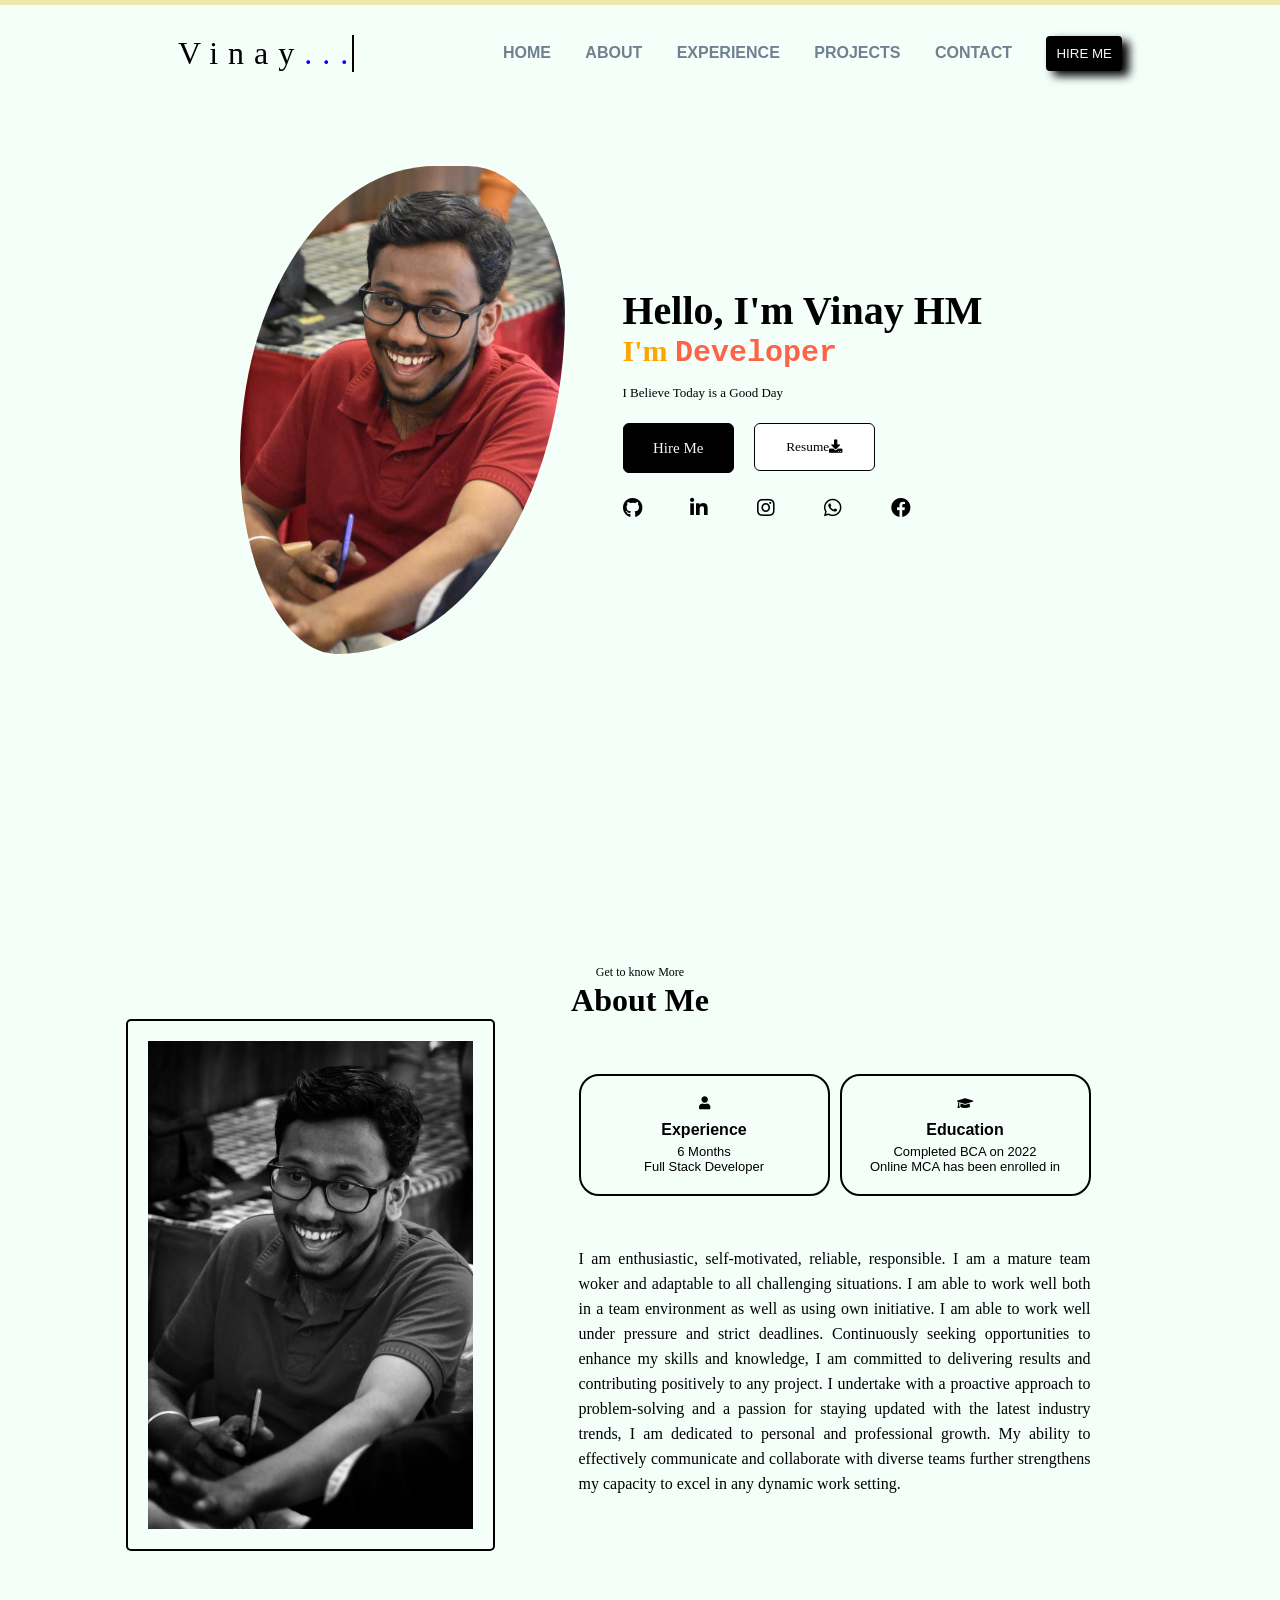
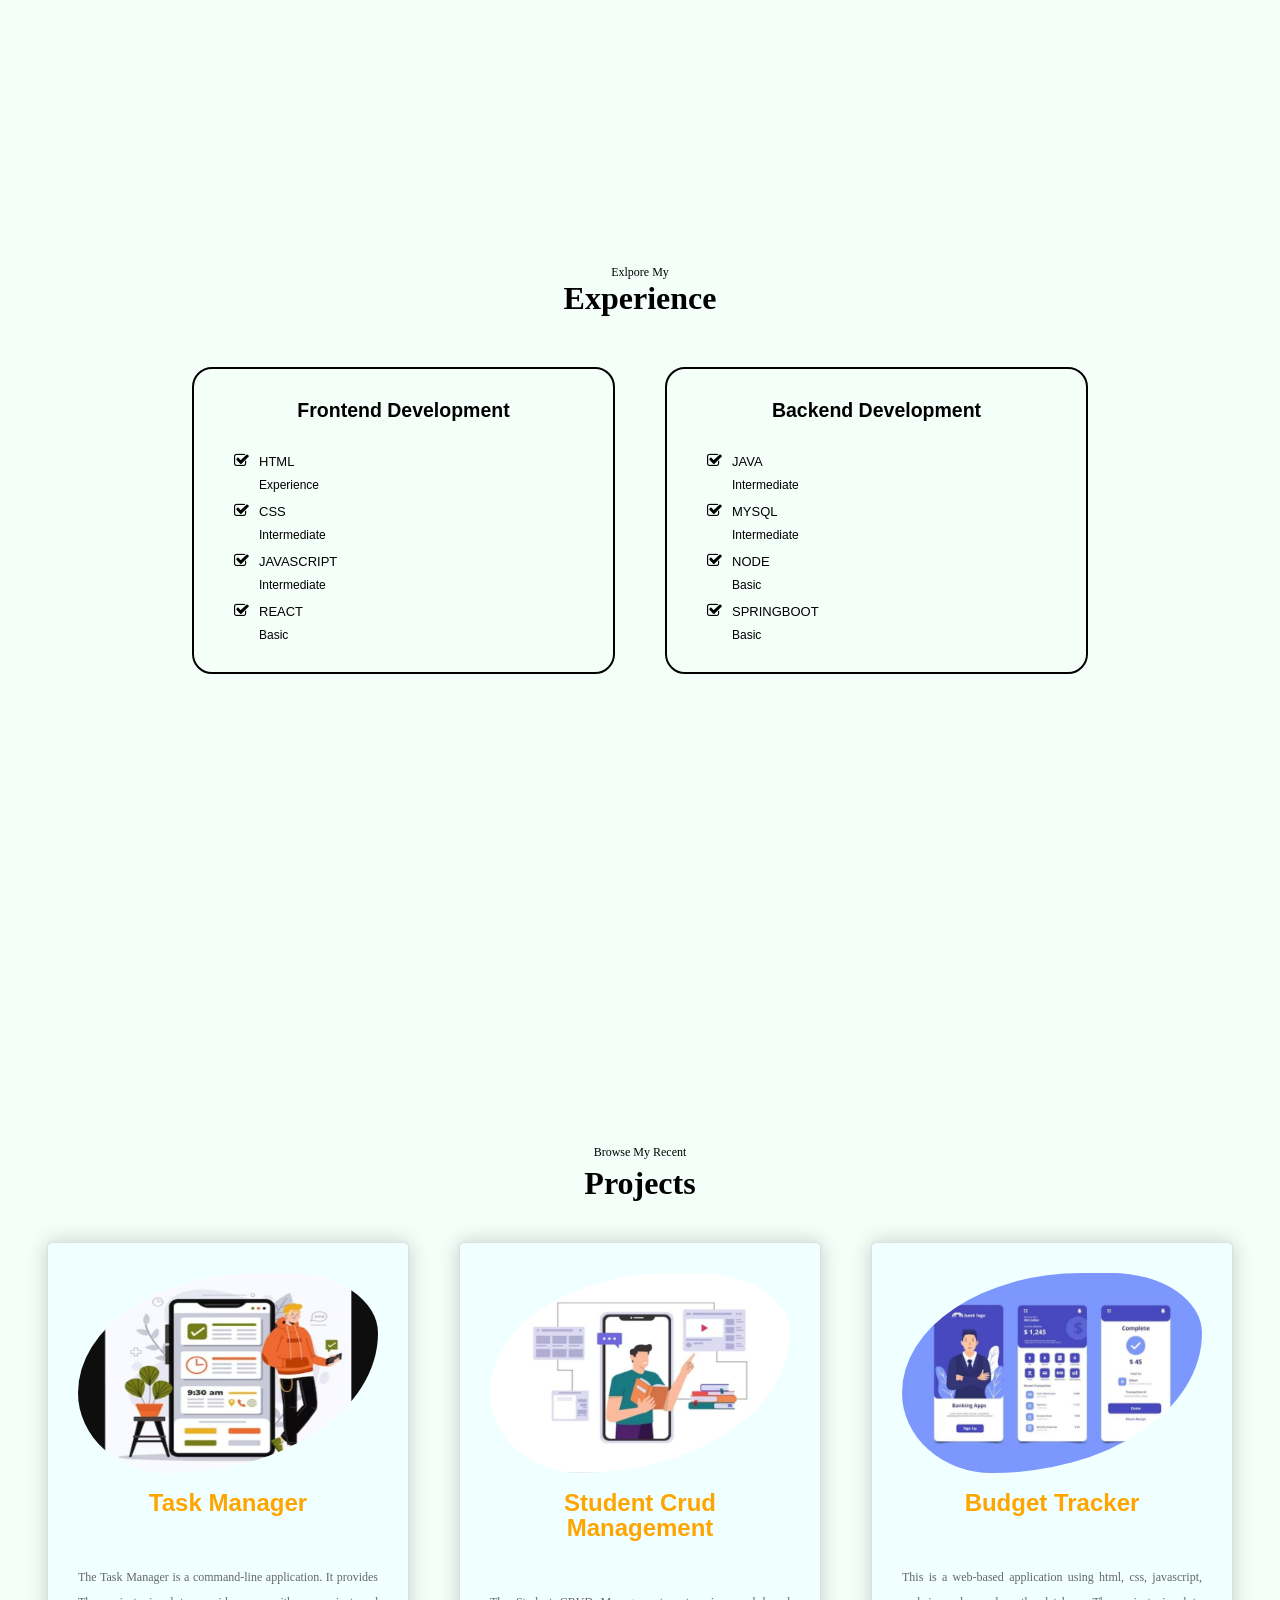
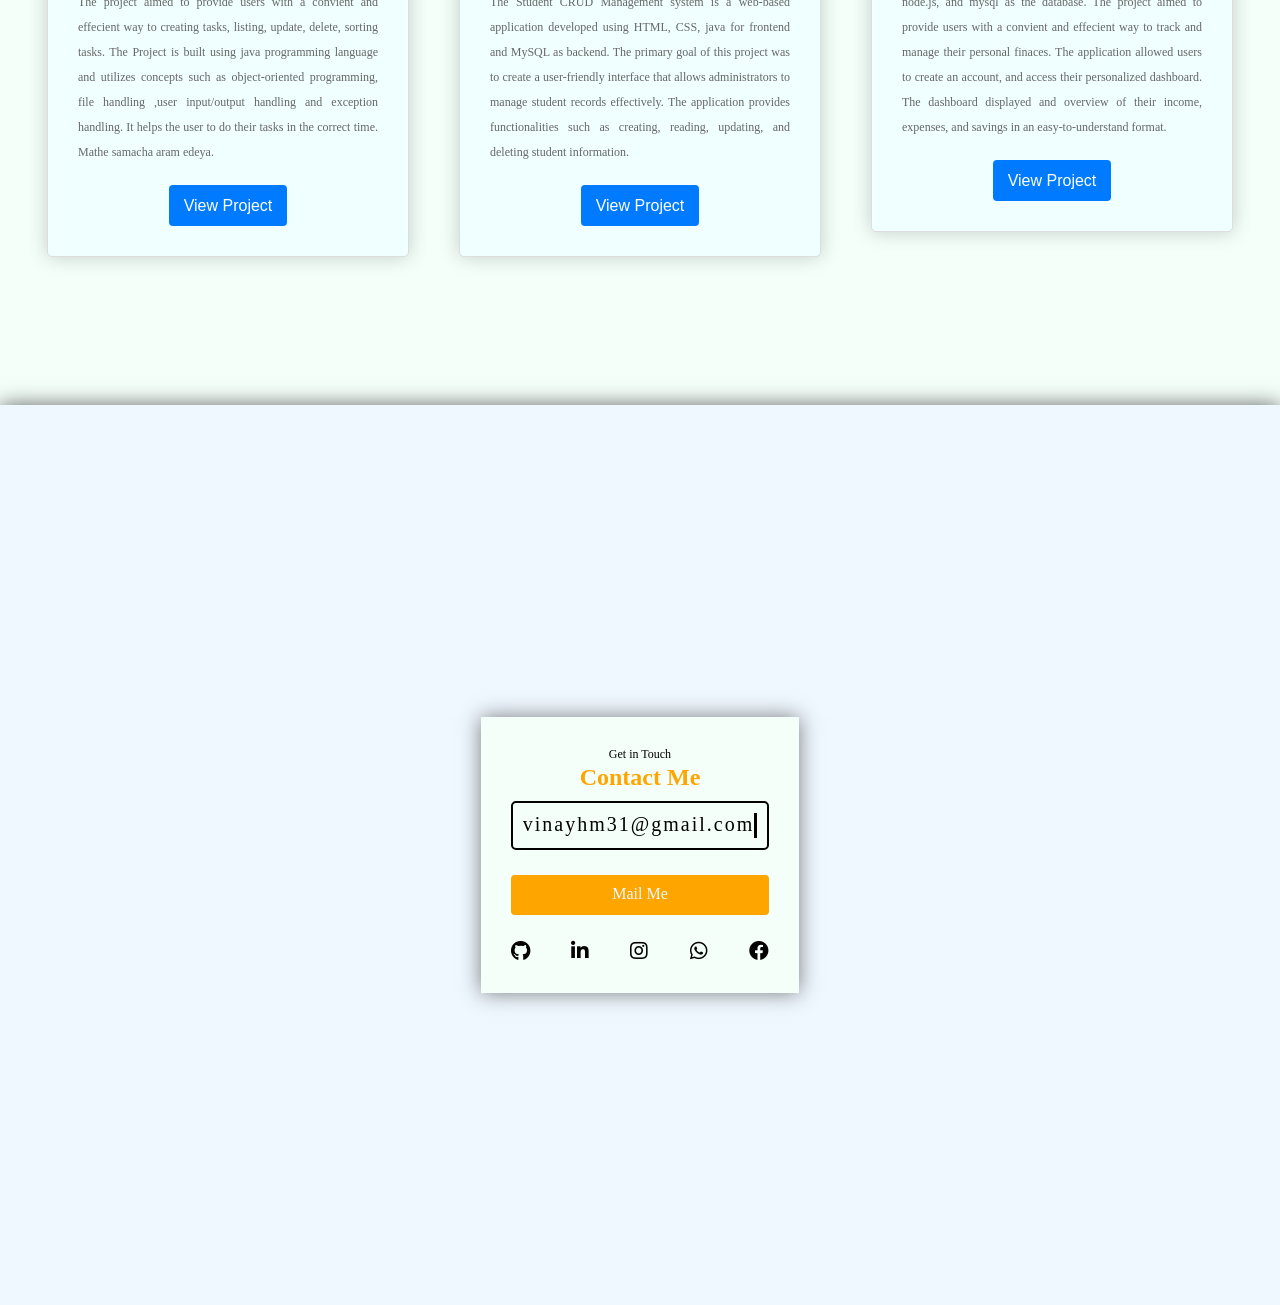
==== index.html @ 1ac7dcaa "dashboard to index.html" ====
<!DOCTYPE html>
<html lang="en">
<head>
    <meta charset="UTF-8">
    <meta name="viewport" content="width=device-width, initial-scale=1.0">
    <title>Portfolio</title>
    <link rel="stylesheet" href="dashboard.css">
    <link rel="stylesheet" href="https://cdnjs.cloudflare.com/ajax/libs/font-awesome/5.15.3/css/all.min.css">
    <link rel="stylesheet" href="https://cdnjs.cloudflare.com/ajax/libs/font-awesome/4.7.0/css/font-awesome.min.css">
    <script src="https://ki.fontawesome.com/yourcode.js"></script>
</head>
<body>
    <div class="home">
        <nav class="navbar">
            <div class="menu-toogle">
                <div class="bar"></div>
                <div class="bar"></div>
                <div class="bar"></div>
            </div>
            <div class="static-heading">Vinay<p style="display: inline; color: blue;">...</p></div>
            <div class="navlist">
                <a href="#">HOME</a>
                <a href="#section2">ABOUT</a>
                <a href="#section3">EXPERIENCE</a>
                <a href="#section4">PROJECTS</a>
                <a href="#section5">CONTACT</a>
                <a href="#section5"><button class="hire-me-btn">HIRE ME</button></a>
            </div>
        </nav>
        
        <div class="text-content">
            <img src="images/vinay.jpeg">
            <div class="text">
                <h1>Hello, I'm Vinay HM</h1>
                <h2>I'm <p class="blink">Developer</p></h2>
                <p style="font-size: 13px;">I Believe Today is a Good Day</p>
                <div class="flex-buttons">
                    <a href="#section5" class="hire-button">Hire Me</a>
                    <button class="resume-button" id="downloadbutton">Resume<i class="fas fa-download"></i></button>
                </div>
                <div class="socialmedia-icons">
                    <a href="https://github.com/VinayHM31"><i class="fab fa-github" alt="icon"></i></a>
                    <a href="https://www.linkedin.com/in/vinay-hm-143u"><i class="fab fa-linkedin"></i></a>
                    <a href="https://instagram.com/solo_with_soul?igshid=MzNlNGNkZWQ4Mg=="><i class="fab fa-instagram"></i></a>
                    <a href="https://wa.me/8050798177"><i class="fab fa-whatsapp"></i></a>
                    <a href="https://instagram.com/solo_with_soul?igshid=MzNlNGNkZWQ4Mg=="><i class="fab fa-facebook"></i></a>
                </div>
            </div>
        </div>
    </div>

    <!--About section-->
     
    <div class="About" id="section2">
        <div class="me">
            <p>Get to know More</p>
            <h1>About Me</h1>
        </div>
            
        <div class="image-text-div">
            <img src="images/WhatsApp Image 2023-08-25 at 7.25.19 PM.jpeg">
            <div class="education">
                <div class="hage">
                    <div class="experience">
                        <i class="fas fa-user"></i>
                        <p class="first">Experience</p>
                        <p>6 Months</p>
                        <p>Full Stack Developer</p>
                    </div>

                    <div class="experience">
                        <i class="fas fa-graduation-cap"></i>
                        <p class="first">Education</p>
                        <p>Completed BCA on 2022</p>
                        <p>Online MCA has been enrolled in</p>
                    </div>
                </div>    
                <div class="myinfo">
                <p>I am enthusiastic, self-motivated, reliable, responsible. 
                    I am a mature team woker and adaptable to all challenging situations. 
                    I am able to work well both in a team environment as well as using own initiative. 
                    I am able to work well under pressure and strict deadlines. Continuously seeking opportunities to enhance my skills and knowledge, 
                    I am committed to delivering results and contributing positively to any project. 
                    I undertake with a proactive approach to problem-solving and a passion for staying updated with the latest industry trends, 
                    I am dedicated to personal and professional growth. My ability to effectively communicate and collaborate with diverse teams further strengthens my capacity to excel in any dynamic work setting. 
                </p>
                </div>
            </div>
        </div>
    </div>

    <div class="Experience" id="section3">
        <div class="experience-heading">
            <p>Exlpore My</p>
            <h1>Experience</h1>
        </div>
        
        <div class="sumne">
        <div class="Experience-main-div">
            <div class="Experience-box-div">
                <div class="frontend-div">
                    <h2>Frontend Development</h2>
                    <div class="language">
                        <p><i class="fa fa-check-square-o"></i>HTML</p>
                        <li>Experience</li>
                    </div>
                    <div class="language">
                        <p><i class="fa fa-check-square-o"></i>CSS</p>
                        <li>Intermediate</li>
                    </div>
                    <div class="language">
                        <p><i class="fa fa-check-square-o"></i>JAVASCRIPT</p>
                        <li>Intermediate</li>
                    </div>
                    <div class="language">
                        <p><i class="fa fa-check-square-o"></i>REACT</p>
                        <li>Basic</li>
                    </div>
                </div>

                <div class="backend-div">
                    <h2>Backend Development</h2>
                    <div class="language">
                        <p><i class="fa fa-check-square-o"></i>JAVA</p>
                        <li>Intermediate</li>
                    </div>
                    <div class="language">
                        <p><i class="fa fa-check-square-o"></i>MYSQL</p>
                        <li>Intermediate</li>
                    </div>
                    <div class="language">
                        <p><i class="fa fa-check-square-o"></i>NODE</p>
                        <li>Basic</li>
                    </div>
                    <div class="language">
                        <p><i class="fa fa-check-square-o"></i>SPRINGBOOT</p>
                        <li>Basic</li>
                    </div>
                </div>
            </div>   
        </div>
        </div>
    </div>

    <!--projects-->
    <div class="projects" id="section4">
        <p>Browse My Recent</p>
        <h1>Projects</h1>
            <div class="project-cards">
                <div class="project-card">
                    <img src="images/WhatsApp Image 2023-08-23 at 5.53.04 PM.jpeg" alt="Project 1">
                    <h2>Task Manager</h2>
                    <p>The Task Manager is a command-line application. It provides
                        The project aimed to provide users with a convient and effecient way to 
                        creating tasks, listing, update, delete, sorting tasks. 
                        The Project is built using java programming language and utilizes concepts
                        such as object-oriented programming, file handling ,user input/output handling and exception handling.
                        It helps the user to do their tasks in the correct time. Mathe samacha aram edeya.
                    </p>
                    <a href="https://github.com/VINAYHM31/TaskManager">View Project</a>
                </div>

                <div class="project-card">
                    <img src="images/WhatsApp Image 2023-08-23 at 5.58.18 PM.jpeg" alt="Project 1">
                    <h2>Student Crud Management</h2>
                    <p>The Student CRUD Management system is a web-based application developed using HTML, CSS, java for frontend and MySQL as backend. 
                        The primary goal of this project was to create a user-friendly interface that allows administrators to manage student records effectively. 
                        The application provides functionalities such as creating, reading, updating, and deleting student information.
                    </p>
                    <a href="https://github.com/VINAYHM31/Student_crud_management">View Project</a>
                </div>

                <div class="project-card">
                    <img src="images/WhatsApp Image 2023-08-23 at 5.58.17 PM.jpeg" alt="Project 1">
                    <h2>Budget Tracker</h2>
                    <p>This is a web-based application using html, css, javascript, node.js, and mysql as the database. 
                        The project aimed to provide users with a convient and effecient way to track and manage their personal finaces. 
                        The application allowed users to create an account, and access their personalized dashboard. 
                        The dashboard displayed and overview of their income, expenses, and savings in an easy-to-understand format.
                    </p>
                    <a href="https://github.com/VINAYHM31/TaskManager">View Project</a>
                </div>
            </div> 
    </div>


    <!-- contact -->
    <div class="contact" id="section5">
        <div class="contact-form">
            <p>Get in Touch</p>
            <h2>Contact Me</h2>
            <form>
                <div class="type">
                    <p class="type-ing">vinayhm31@gmail.com</p>
                </div>
                <a href="mailto:vinayhm31@gmail.com" class="submit">Mail Me</a>
            </form>
            <div class="social-icons">
              <a href="https://github.com/VinayHM31"><i class="fab fa-github"></i></a>
                    <a href="https://www.linkedin.com/in/vinay-hm-143u"><i class="fab fa-linkedin"></i></a>
                    <a href="https://instagram.com/solo_with_soul?igshid=MzNlNGNkZWQ4Mg=="><i class="fab fa-instagram"></i></a>
                    <a href="https://wa.me/8050798177"><i class="fab fa-whatsapp"></i></a>
                    <a href="https://instagram.com/solo_with_soul?igshid=MzNlNGNkZWQ4Mg=="><i class="fab fa-facebook"></i></a>
                </div>
        </div>
    </div>
    <script src="script.js"></script>
</body>
</html>
---- dashboard.css ----
*{
    margin: 0;
    padding: 0;
    height: max-content;
}

body{
    height: max-content;
    background-color: #F5FFFA;
    overflow-y:scroll;
    border-top: 5px solid palegoldenrod;
    font-family: 'Josefin Sans', sans-serif;
}

body::-webkit-scrollbar{
    display: none;
}

.home, 
.About,
.Experience,
.contact,
.projects{
    width: 100%;
    height: 100%;
    min-height: 100vh;
    overflow: hidden;
}

.navbar{
    display: flex;
    justify-content: space-between;
    align-items: center;
    padding: 30px 0px;
    width: 80%;
    margin: auto;
    overflow: hidden;
}

.menu-toogle{
    display: none;
    flex-direction: column;
    cursor: pointer;
    float: right;
    width: 10px;
}

.bar{
    width: 20px;
    height: 3px;
    margin: 3px 0;
    background-color: black;
    float: right;
}

.navlist{
    margin: 0;
    padding: 0;
    text-align: center;
}

.navlist a{
    color: slategrey;
    display: inline-block;
    margin-right: 10px;
    text-decoration: none;
    font-size: 1rem;
    padding-right: 20px;
    position: relative;
    font-weight: bold;
    transition: transform 0.2s ease-in-out;
}

.navlist a:hover{
    transform: scale(1.2);
    color:black;
}

.static-heading{
    display :inline-flexbox;
    padding-left: 50px;
    font-size: 2em;
    letter-spacing: 10px;
    font-family: "Comic Sans MS",cursive;
    border-right: 2px solid;
    width: 17%;
    white-space: nowrap;
    overflow: hidden;
    animation:
            typing 5s steps(8, end) infinite, 
            cursor .6s step-end infinite
}

@keyframes typing {
    from { width: 0% }
    to { width: 17% }
}

@keyframes cursor {
    from, to{ border-color: transparent }
    50%{ border-color: black }
}

.hire-me-btn{
    cursor: pointer;
    background-color: black;
    border: none;
    width: 100%;
    height: 100%;
    color: aliceblue;
    padding: 10px;
    border-radius: 4px;
    box-shadow: 7px 5px 10px black;
}

.text-content{
    display: flex;
    align-items: center;
    justify-content: center;
    padding: 5%;
}

.text{
    font-size: 20px;
    font-family: "Comic Sans MS",cursive;
    text-align: justify;
    width:max-content;
    position: relative;
    align-self: center;
    padding: 5%;
    line-height: 40px;
}

h2{
    color: #FFA500;
}

.blink{
    display: inline;
    color: tomato;
    animation: blink 6s linear infinite;
    font-family:monospace;
}

@keyframes blink {
   0%, 50%, 100%{
    opacity: 1;
   }
   25%, 75%{
    opacity: 0;
   }
}

.flex-buttons{
    display: flex;
    gap: 20px;
    width: 70%;
    padding-top: 10px;
    font-size: 15px;
    text-align: center;
    justify-content: center;
}

.hire-button, .resume-button{
    cursor: pointer;
    background-color: black;
    border: 1px solid black;
    width: 100%;
    color: aliceblue;
    padding: 4px;
    border-radius: 6px;
    text-decoration: none;
}

.resume-button{
    background-color: white;
    color: black;
    font-family: "Comic Sans MS",cursive;
    padding: 15px;
}

.socialmedia-icons{
    display: flex;
    justify-content: space-between;
    align-items: center;
    width: 80%;
    padding-top: 15px;
}

.socilamedia-icons a i{
    color: black;
    font-size: 24px;
}

i { color: black; }

img{
    width: 325px;
    animation: img 8s ease-in-out infinite;
    border-radius:  60% 30% 70%/60% 30% 70% 40%;
}

@keyframes img {
    0%{
        border-radius:  60% 40% 30% 70%/60% 30% 70% 40%;
    }

    50%{
        border-radius:  30% 60% 40%/50% 60% 30% 60%;
    }
}

/*About*/

.me{
    padding-top: 60px;
    text-align: center;
    font-family: "Comic Sans MS",cursive;
}

.me p{
    font-size: 12px;
    padding-bottom: 2px;
}

.image-text-div{
    display: flex;
    align-items: center;
    justify-content: center;
    gap: 20px;
}

.image-text-div img{
    animation: none;
    border: 2px solid black ;
    padding: 20px;
    border-radius: 5px;
}

.education{
    display: flex;
    flex-direction: column;
    font-size: 20px;
    align-items: center;
    gap: 20px;  
    width: 50%;
}

.hage{
    display: flex;
    flex-wrap: wrap;
    align-items: center;
    justify-content: space-between;
    font-size: 20px;
    gap: 10px;
    box-sizing: border-box;
    width: 80%;
}

.experience{
    align-items: center;
    gap: 10px;
    border: 2px solid black;
    border-radius: 20px;
    font-size: 13px;
    padding: 20px;
    flex: 1;
    text-align: center;
    box-sizing: border-box;
    justify-content: space-between;
}

.education-column{
    flex: 1;
}

.first{
    margin-top: 10px;
    font-size: 16px;
    font-weight: bold;
    margin-bottom: 5px;
}

.myinfo{
    font-size: 16px;
    margin-top: 30px;
    text-align: justify;
    width: 80%;
    line-height: 25px;
    font-family: "Comic Sans MS",cursive;
}

/*EXPERIENCE*/

.Experience{
    display: flex;
    flex-direction: column;
    align-items: center;
    gap: 20px;
}

.experience-heading{
    padding-top: 60px;
    text-align: center;
    font-family: "Comic Sans MS",cursive;
}

.experience-heading p{
    font-size: 12px;
}

.sumne{
    width: 70%;
}

.Experience-main-div{
    padding-top: 30px;
    flex-direction: column;
    font-size: 20px;
}

.Experience-box-div{
    display: flex;
    flex-wrap: wrap;
    justify-content: space-between;
    box-sizing: border-box;
    gap: 50px;
}

.frontend-div h2,
.backend-div h2{
    text-align: center;
    font: bold;
    color: black;
    margin-bottom: 20px;
}

.frontend-div,
.backend-div{
    border: 2px solid black;
    border-radius: 20px;
    font-size: 13px;
    padding: 30px;
    flex: 1;
    text-align:left;
    box-sizing: border-box;
    justify-content: space-between;
    font-family: sans-serif
}

.Experience-box-div-coloumn{
    flex: 1;
}

.language i{
    padding: 10px;
    font-size: 16px;
}

.language li{
    list-style-type: none;
    font-size: 12px;
    padding-left: 35px;
}

.language p{
    font: bold;
}

/*Contact*/
.contact{
    display: flex;
    justify-content: center;
    align-items: center;
    background-color: aliceblue;  
    text-align: center;
    font-family: "Comic Sans MS",cursive;
    box-shadow: 0 0 20px rgba(0, 0, 0, 0.6);
}

.contact-form {
    box-shadow: 0 0 20px rgba(0, 0, 0, 0.5);
    background-color: #F5FFFA;
    padding: 30px;
}

.contact-form p{
    font-size: 12px;
    padding-bottom: 2px;
}

.contact-form h2 {
    margin-bottom: 10px;
}

.contact-form form {
    display: flex;
    flex-direction: column;
    width: 100%;
    gap: 25px;
}

.submit{
    cursor: pointer;
    background-color: #FFA500;
    border: none;
    color: aliceblue;
    height: 30px;
    border-radius: 4px;
    padding-top: 10px;
}

.contact-form form  a{
    text-decoration: none;
}

.social-icons {
    display: flex;
    justify-content: space-between;
    margin-top: 25px;
    font-size: 20px;
}

.type{
    border: 2px solid black;
    padding: 10px;
    border-radius: 5px;
}

.type p{
    font-size: 20px;
}

.type-ing{
    overflow: hidden;
    white-space: nowrap;
    border-right: .15em solid black;
    letter-spacing: 2px;
    animation: typ 6s steps(22, end) infinite, blink-caret .5s step-end infinite;
}

@keyframes typ {
    from{
        width: 0%;
    }
    to{
        width: 100%;
    }
}

@keyframes blink-caret {
    from, to {
        border-color: transparent;
    }
    50%{
        border-color: black;
    }
    
}

/*projects*/

.projects{
    text-align: center;
}

.projects p{
    padding-top: 40px;
    font-size: 12px;
    margin-bottom: 5px;
    font-family: "Comic Sans MS",cursive;
}

.projects h1{
    margin-bottom: 40px;
    font-family: "Comic Sans MS",cursive;
}

.project-cards{
    display: flex;
    flex-wrap: wrap;
    justify-content: center;
    gap:50px;
    margin-bottom: 30px;
}

.project-card{
    background-color: azure;
    border: 1px solid #ddd;
    border-radius: 5px;
    padding: 30px;
    width: 300px;
    box-shadow: 0 0 20px rgba(0, 0, 0, 0.2);
    line-height: 25px;
    transition: transform 0.3s ease-in-out;
}

.project-card:hover{
    transform: scale(1.06);
    box-shadow: 0 0 20px rgba(0, 0, 0, 0.6);
}

.project-card img{
    max-width: 100%;
}

.project-card h2{
    margin-top: 10px;
}

.project-card p{
    margin-top: 10px;
    color: #666;
    text-align: justify;
}

.project-card a{
    display: inline-block;
    margin-top: 15px;
    padding: 8px 15px;
    background-color: #007bff;
    color: white;
    text-decoration: none;
    border-radius: 4px;
    transition: background-color 0.3s ease;
}

.project-card a:hover{
    background-color: #0056b3;
}

.project-card img{
    height: 200px;
    animation: none;
    border-radius:  60% 30% 70%/60% 30% 70% 40%;
}

/*Responsive*/

@media  (max-width:768px){
    .menu-toogle{
        display: flex;
    }

    .static-heading{
        font-size: 20px;
        width: 100%;
    }
    
    @keyframes typing {
        from { width: 0% }
        to { width: 32% }
    }

    .navbar{
        width: 80%;
        padding-left: 15px;
        margin: 10px;
    }

    .navlist{
        display: none;
        flex-direction: column;
        position: absolute;
        top: 60px;
        left: 0;
        background-color: whitesmoke;
        width: 30%;
        transition: transform 0.3s ease-in-out;
        transform: translateX(-100%);
    }

    .navlist.active{
        display: flex;
        transform: translateX(0);
    }

    .navlist a{
        color: slategrey;
        text-align:center;
        padding: 10px;
    }

    .navlist a::after{
        width: 50%;
        left: 25%;
        bottom: -2px;
    }

    .hire-me-btn{
        display: block;
        width: 100%;
        text-align: center;
    }

    .text-content{
        flex-direction: column;
        align-items: center;
        justify-content: center;
        gap: 5px;
        padding-top: 65px;
    }

    .flex-buttons{
        flex-direction: row;
        align-items: center;
        justify-content: center;
        width: 100%;
        text-align: center;
    }

    .text h1{
        font-size: 30px;
    }

    .text h2{
        font-size: 25px;
    }

    .socialmedia-icons{
        width: 100%;
    }

    img{
        width: 275px;
    }

    /*Responsive about page*/
    .About{
        padding: 2px;
    }

    .me{
        padding-top: 20px;
    }

    .image-text-div{
        flex-direction: column;
        align-items: center;
        padding: 0;
        width: 100%;
        margin-top: 10px;
    }

    .education{
        text-align: center;
        flex-direction: column;
        width: 90%;
    }

    .hage{
        display: flex;
        flex-direction: column;
        align-items: center;
        text-align: center;
        width: 100%;
    }
    
    .experience{
        margin-top: 10px;
        border: 1px solid black;
        padding: 15px;
        width: 100%;
        font-size: 14px;
    }

    .myinfo{
        width: 95%;
        margin-top: 10px;
        font-size: 16px;
        line-height: 30px;
    }

    .sumne{
        width: 90%;
    }

    .Experience{
        width: 100%;
    }

    .Experience-main-div{
        padding-top: 30px;
    }

    .Experience-box-div{
        justify-content: space-between;
        box-sizing: border-box;
        gap: 30px;
        flex-direction: column;
        margin-bottom: 20px;
    }

    .frontend-div,
    .backend-div{
        border: none;
        border-radius: 20px;
        font-size: 16px;
        padding: 20px;
        flex: 1;
        text-align:left;
        box-sizing: border-box;
        justify-content: space-between;
        box-shadow: 0 0 20px rgba(0, 0, 0, 0.5);
    }

    .frontend-div li,
    .backend-div li{
        font-size: 14px;
    }

    .contact-form{
        padding: 45px;
    }

    .contact-form h2{
        margin-bottom: 30px;
    }
    
    .submit{
        font-size: 20px;
        padding-bottom: 10px;
    }

    .social-icons a i{
        font-size: 25px;
    }
}
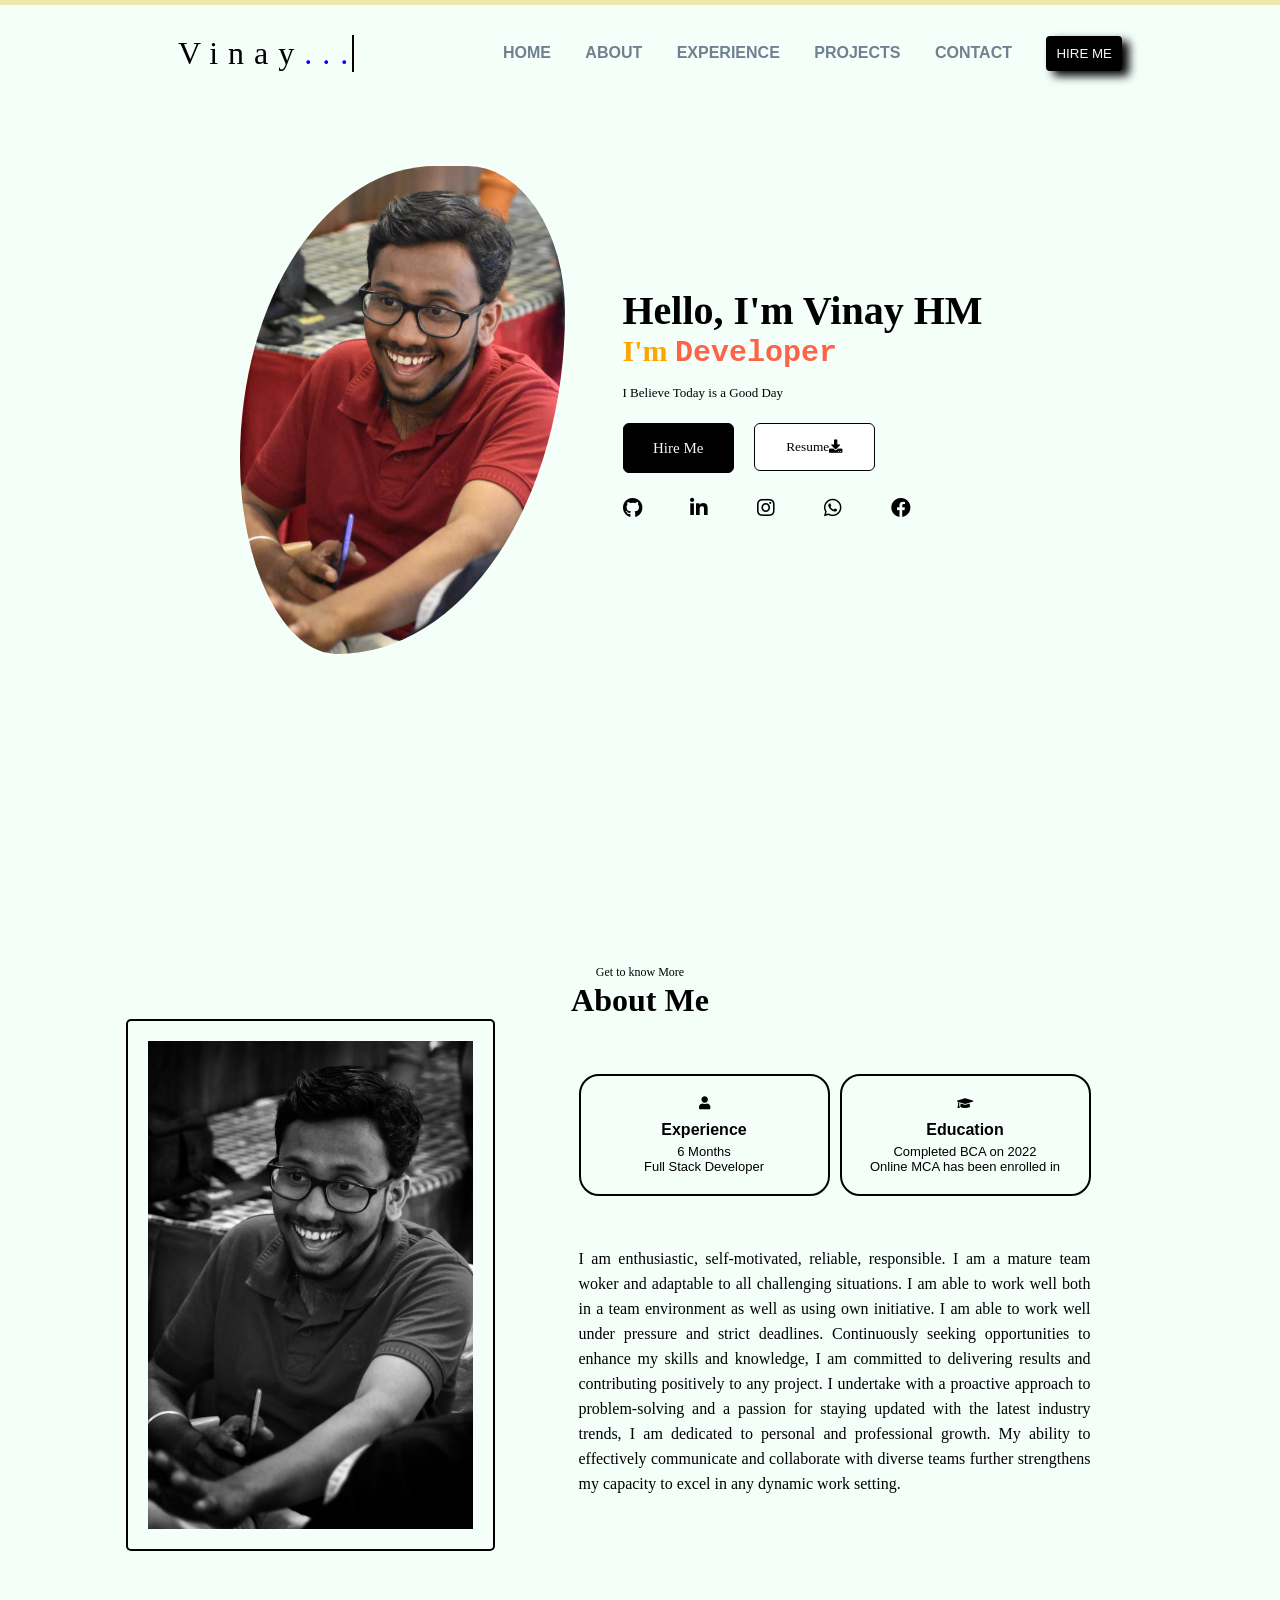
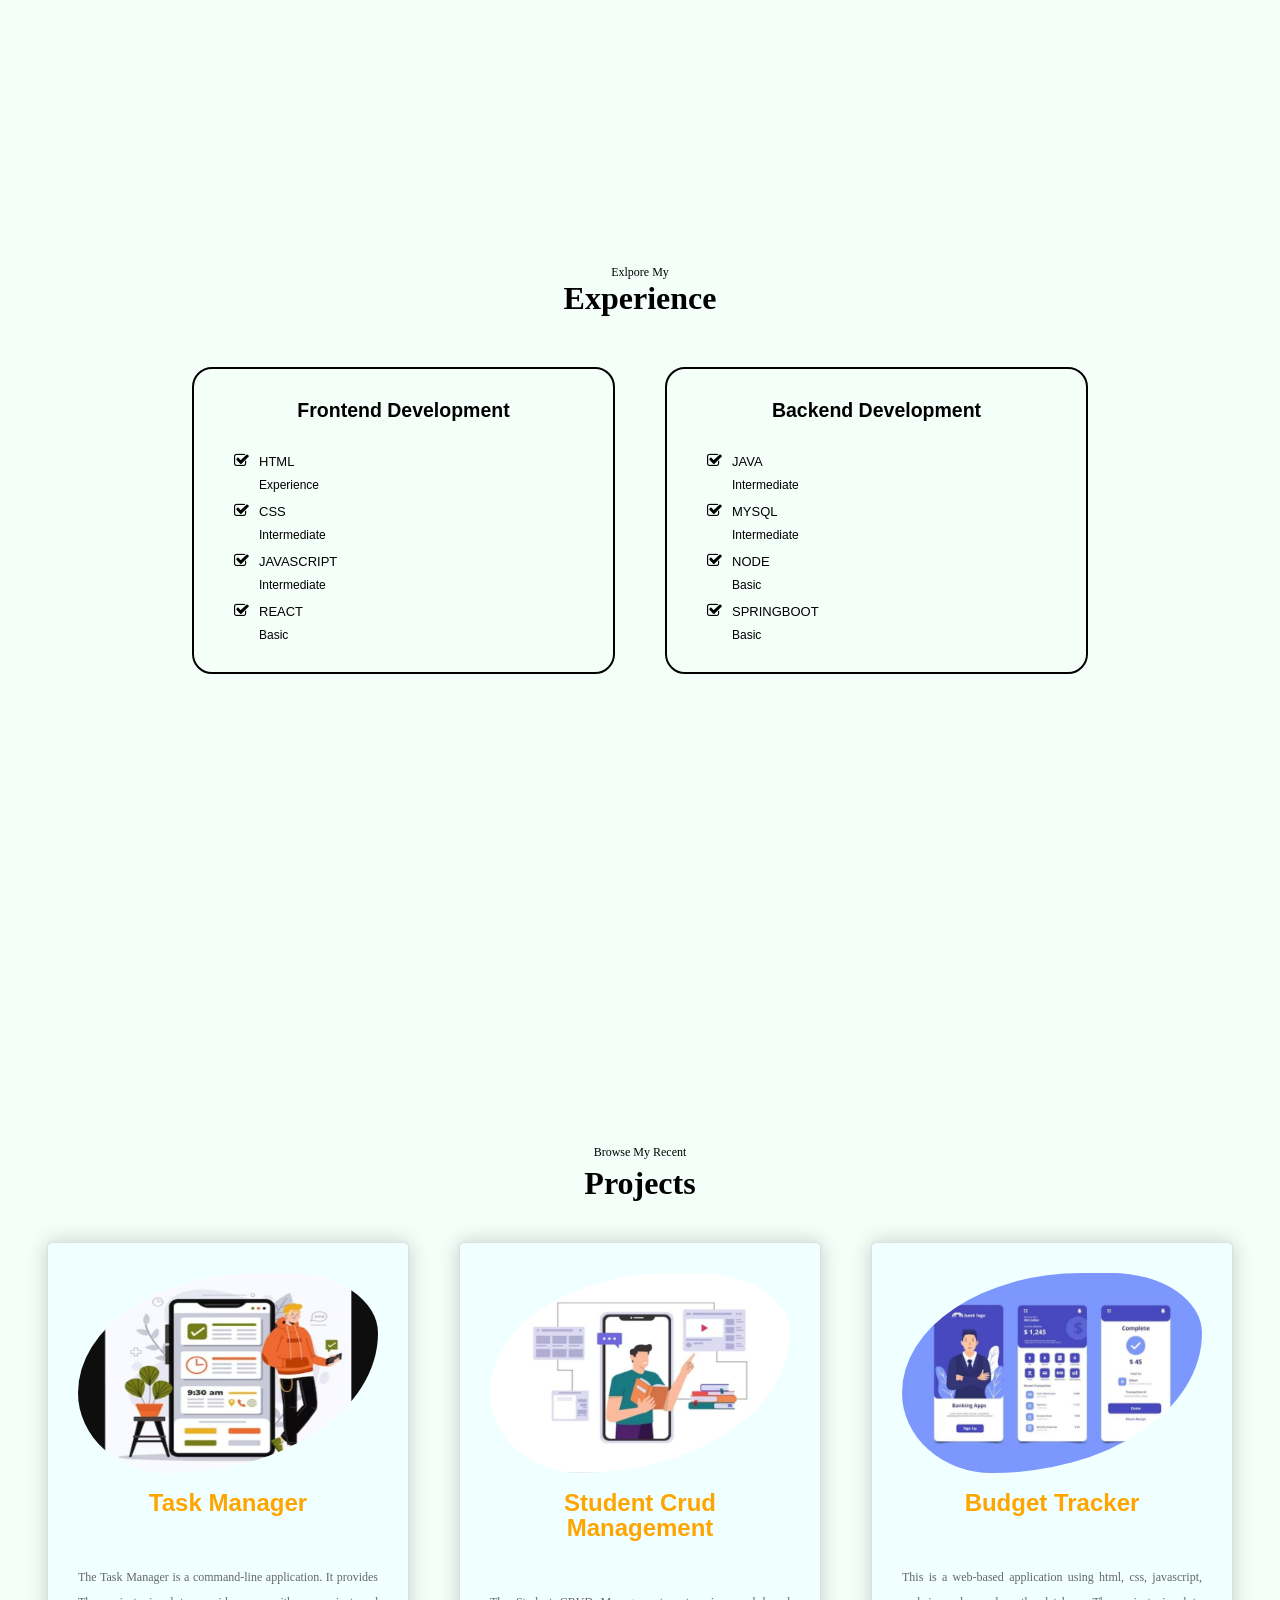
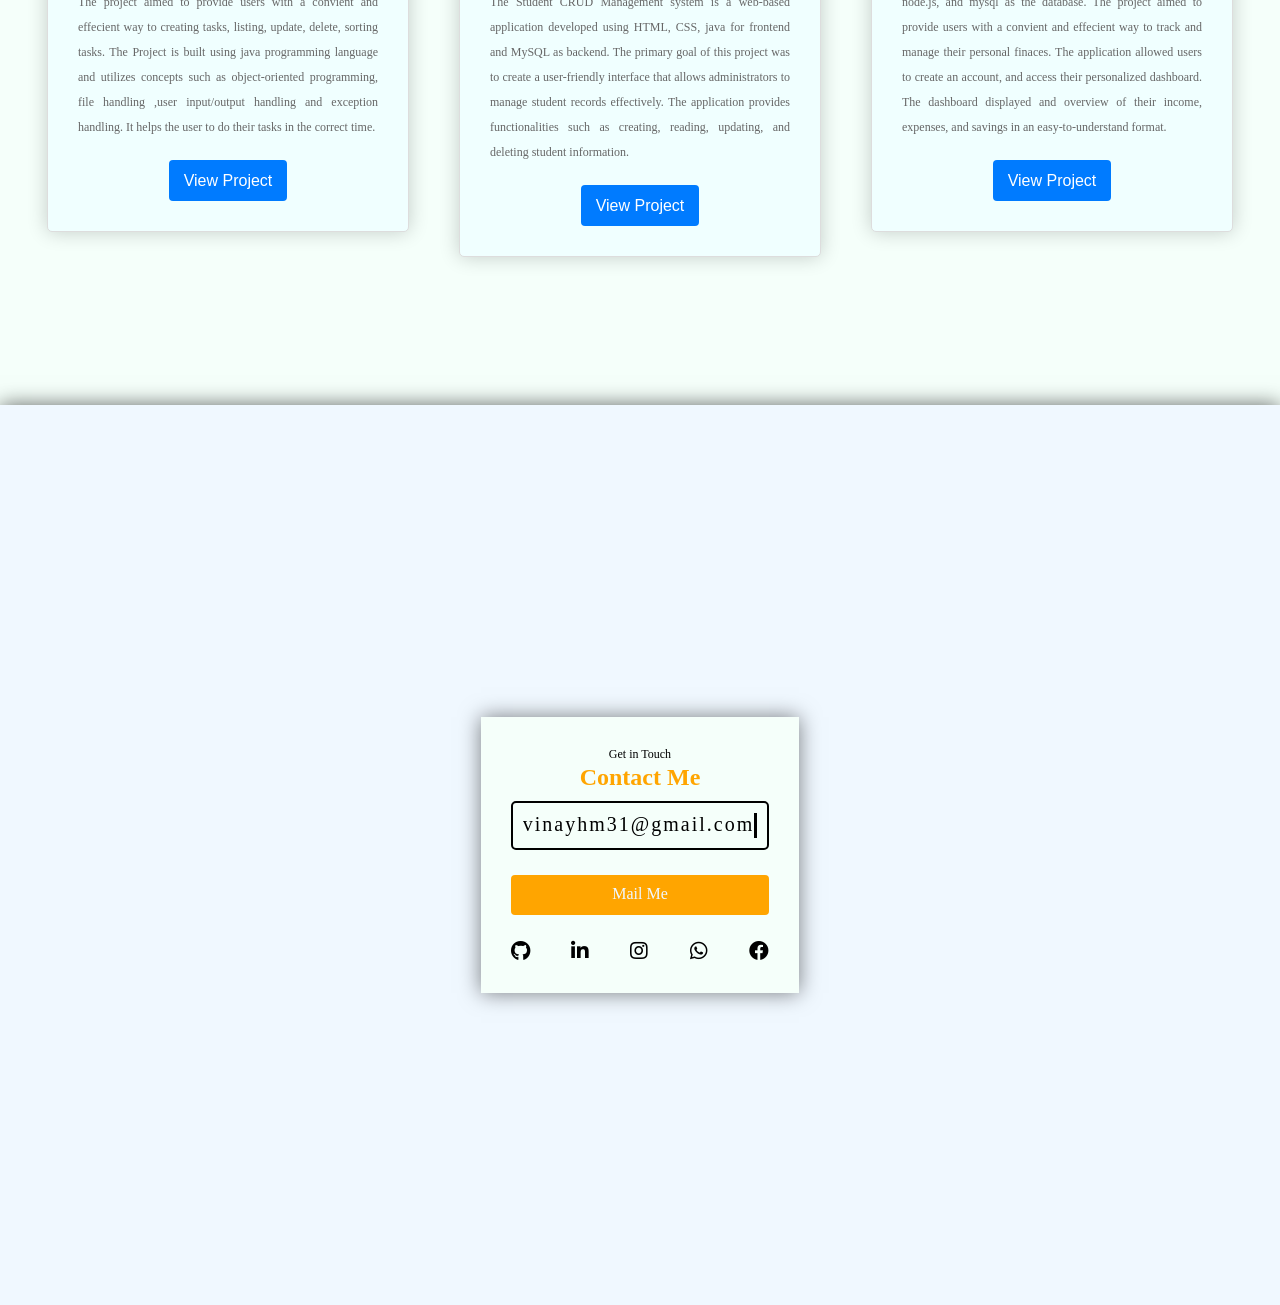
==== commit d7ee0ea4: "Update index.html" ====
--- a/index.html
+++ b/index.html
@@ -42,7 +42,7 @@
                     <a href="https://github.com/VinayHM31"><i class="fab fa-github" alt="icon"></i></a>
                     <a href="https://www.linkedin.com/in/vinay-hm-143u"><i class="fab fa-linkedin"></i></a>
                     <a href="https://instagram.com/solo_with_soul?igshid=MzNlNGNkZWQ4Mg=="><i class="fab fa-instagram"></i></a>
-                    <a href="https://wa.me/8050798177"><i class="fab fa-whatsapp"></i></a>
+                    <a href="https://wa.me/+918050798177"><i class="fab fa-whatsapp"></i></a>
                     <a href="https://instagram.com/solo_with_soul?igshid=MzNlNGNkZWQ4Mg=="><i class="fab fa-facebook"></i></a>
                 </div>
             </div>
@@ -155,7 +155,7 @@
                         creating tasks, listing, update, delete, sorting tasks. 
                         The Project is built using java programming language and utilizes concepts
                         such as object-oriented programming, file handling ,user input/output handling and exception handling.
-                        It helps the user to do their tasks in the correct time. Mathe samacha aram edeya.
+                        It helps the user to do their tasks in the correct time.
                     </p>
                     <a href="https://github.com/VINAYHM31/TaskManager">View Project</a>
                 </div>
--- a/dashboard.css
+++ b/dashboard.css
@@ -538,6 +538,9 @@
 /*Responsive*/
 
 @media  (max-width:768px){
+    body{
+        font-family: 'Courier New', Courier, monospace;
+    }
     .menu-toogle{
         display: flex;
     }
@@ -545,11 +548,12 @@
     .static-heading{
         font-size: 20px;
         width: 100%;
+        font-family: 'Times New Roman', Times, serif;
     }
     
     @keyframes typing {
         from { width: 0% }
-        to { width: 32% }
+        to { width: 34% }
     }
 
     .navbar{
@@ -611,10 +615,12 @@
 
     .text h1{
         font-size: 30px;
+        font-family: 'Josefin Sans', sans-serif;
     }
 
     .text h2{
         font-size: 25px;
+        font-family: 'Josefin Sans', sans-serif;
     }
 
     .socialmedia-icons{
@@ -632,6 +638,7 @@
 
     .me{
         padding-top: 20px;
+        font-family: 'Josefin Sans', sans-serif;
     }
 
     .image-text-div{
@@ -669,6 +676,7 @@
         margin-top: 10px;
         font-size: 16px;
         line-height: 30px;
+        font-family: 'Times New Roman', Times, serif;
     }
 
     .sumne{
@@ -677,6 +685,10 @@
 
     .Experience{
         width: 100%;
+    }
+
+    .experience-heading{
+        font-family: 'Josefin Sans', sans-serif;
     }
 
     .Experience-main-div{
@@ -725,4 +737,18 @@
     .social-icons a i{
         font-size: 25px;
     }
+
+    .projects p,
+    .projects h1{
+        font-family: 'Josefin Sans', sans-serif;
+    }
+
+    .project-card p{
+        font-family: 'Times New Roman', Times, serif;
+    }
+
+    .contact-form{
+        font-family: 'Josefin Sans', sans-serif;
+    }
+
 }
